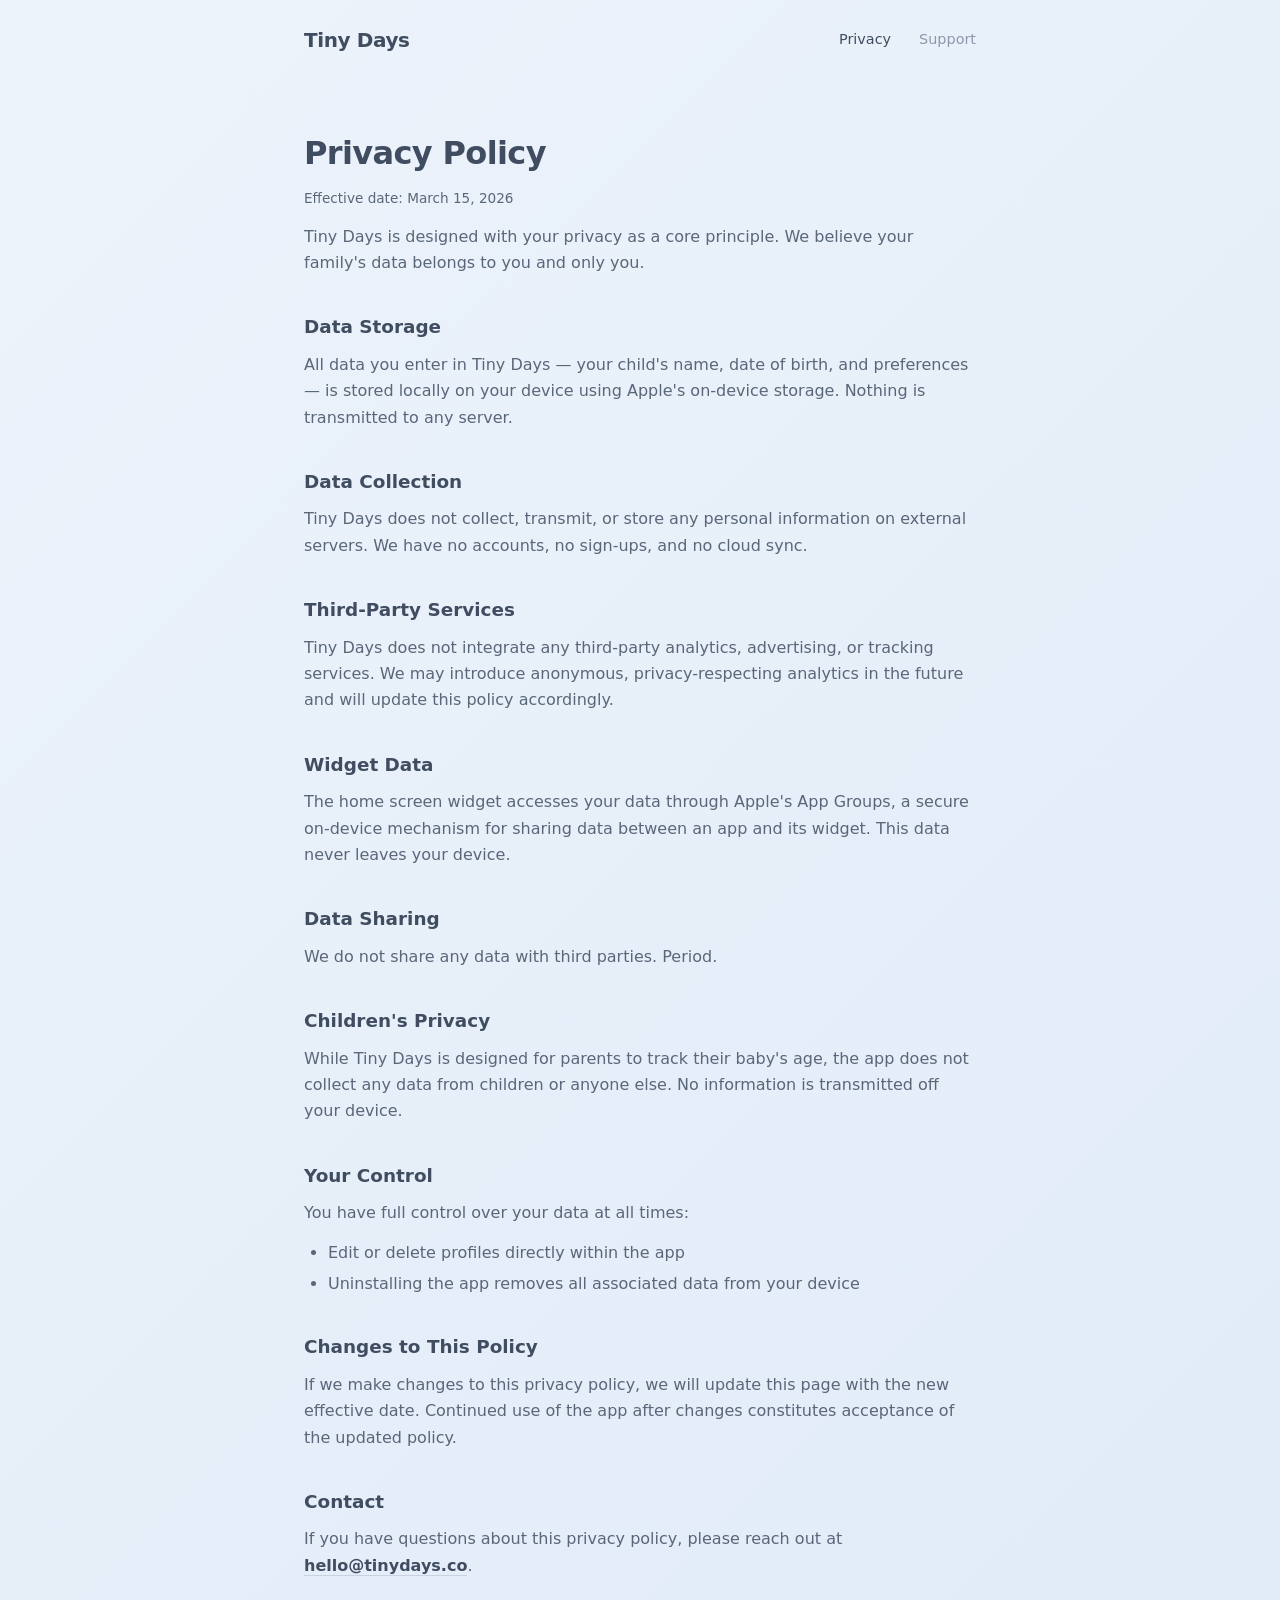
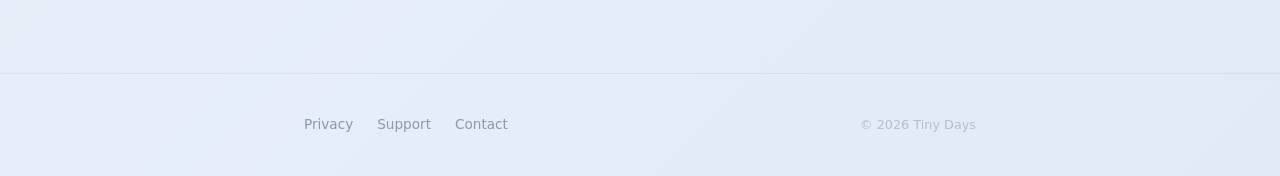
==== privacy/index.html @ 1a6c7c34 "Initial site: landing, privacy policy, and support pages Static marketing website for Tiny Days iOS " ====
<!DOCTYPE html>
<html lang="en">
<head>
  <meta charset="UTF-8">
  <meta name="viewport" content="width=device-width, initial-scale=1.0">
  <title>Privacy Policy — Tiny Days</title>
  <meta name="description" content="Tiny Days privacy policy. All data stays on your device. No accounts, no tracking, no data collection.">
  <link rel="stylesheet" href="/styles.css">
</head>
<body>

  <header class="site-header">
    <div class="container">
      <a href="/" class="site-logo">Tiny Days</a>
      <nav class="site-nav">
        <a href="/privacy" aria-current="page">Privacy</a>
        <a href="/support">Support</a>
      </nav>
    </div>
  </header>

  <main class="page-content">
    <div class="container">
      <h1>Privacy Policy</h1>
      <p class="page-meta">Effective date: March 15, 2026</p>

      <p>Tiny Days is designed with your privacy as a core principle. We believe your family's data belongs to you and only you.</p>

      <h2>Data Storage</h2>
      <p>All data you enter in Tiny Days — your child's name, date of birth, and preferences — is stored locally on your device using Apple's on-device storage. Nothing is transmitted to any server.</p>

      <h2>Data Collection</h2>
      <p>Tiny Days does not collect, transmit, or store any personal information on external servers. We have no accounts, no sign-ups, and no cloud sync.</p>

      <h2>Third-Party Services</h2>
      <p>Tiny Days does not integrate any third-party analytics, advertising, or tracking services. We may introduce anonymous, privacy-respecting analytics in the future and will update this policy accordingly.</p>

      <h2>Widget Data</h2>
      <p>The home screen widget accesses your data through Apple's App Groups, a secure on-device mechanism for sharing data between an app and its widget. This data never leaves your device.</p>

      <h2>Data Sharing</h2>
      <p>We do not share any data with third parties. Period.</p>

      <h2>Children's Privacy</h2>
      <p>While Tiny Days is designed for parents to track their baby's age, the app does not collect any data from children or anyone else. No information is transmitted off your device.</p>

      <h2>Your Control</h2>
      <p>You have full control over your data at all times:</p>
      <ul>
        <li>Edit or delete profiles directly within the app</li>
        <li>Uninstalling the app removes all associated data from your device</li>
      </ul>

      <h2>Changes to This Policy</h2>
      <p>If we make changes to this privacy policy, we will update this page with the new effective date. Continued use of the app after changes constitutes acceptance of the updated policy.</p>

      <h2>Contact</h2>
      <p>If you have questions about this privacy policy, please reach out at <a href="mailto:hello@tinydays.co">hello@tinydays.co</a>.</p>
    </div>
  </main>

  <footer class="site-footer">
    <div class="container">
      <div class="footer-links">
        <a href="/privacy">Privacy</a>
        <a href="/support">Support</a>
        <a href="mailto:hello@tinydays.co">Contact</a>
      </div>
      <span class="footer-copy">&copy; 2026 Tiny Days</span>
    </div>
  </footer>

</body>
</html>
---- styles.css ----
/* ── Reset & Base ─────────────────────────────────── */

*,
*::before,
*::after {
  margin: 0;
  padding: 0;
  box-sizing: border-box;
}

html {
  font-size: 16px;
  -webkit-text-size-adjust: 100%;
}

body {
  font-family: ui-rounded, "SF Pro Rounded", system-ui, -apple-system, BlinkMacSystemFont, sans-serif;
  color: rgb(64, 77, 97);
  background: linear-gradient(135deg, rgb(237, 243, 251), rgb(224, 235, 247));
  min-height: 100vh;
  line-height: 1.6;
  -webkit-font-smoothing: antialiased;
  -moz-osx-font-smoothing: grayscale;
}

a {
  color: inherit;
  text-decoration: none;
}

img {
  max-width: 100%;
  display: block;
}

/* ── Layout ──────────────────────────────────────── */

.container {
  max-width: 720px;
  margin: 0 auto;
  padding: 0 24px;
}

/* ── Header / Nav ────────────────────────────────── */

.site-header {
  padding: 24px 0;
}

.site-header .container {
  display: flex;
  align-items: center;
  justify-content: space-between;
}

.site-logo {
  font-size: 1.25rem;
  font-weight: 700;
  letter-spacing: -0.02em;
  color: rgb(64, 77, 97);
}

.site-nav {
  display: flex;
  gap: 28px;
}

.site-nav a {
  font-size: 0.9rem;
  font-weight: 500;
  color: rgb(140, 153, 171);
  transition: color 0.2s ease;
}

.site-nav a:hover,
.site-nav a[aria-current="page"] {
  color: rgb(64, 77, 97);
}

/* ── Hero ────────────────────────────────────────── */

.hero {
  text-align: center;
  padding: 80px 0 64px;
}

.hero-tagline {
  font-size: 0.85rem;
  font-weight: 600;
  text-transform: uppercase;
  letter-spacing: 0.12em;
  color: rgb(140, 153, 171);
  margin-bottom: 16px;
}

.hero h1 {
  font-size: 3rem;
  font-weight: 800;
  letter-spacing: -0.03em;
  line-height: 1.1;
  color: rgb(64, 77, 97);
  margin-bottom: 20px;
}

.hero-subtitle {
  font-size: 1.15rem;
  color: rgb(140, 153, 171);
  max-width: 480px;
  margin: 0 auto 40px;
  line-height: 1.55;
}

/* ── Widget Mockup ───────────────────────────────── */

.widget-mockup {
  display: inline-block;
  background: linear-gradient(135deg, rgb(237, 243, 251), rgb(224, 235, 247));
  border-radius: 26px;
  padding: 32px 48px;
  box-shadow:
    0 20px 60px rgba(64, 77, 97, 0.1),
    0 4px 12px rgba(64, 77, 97, 0.06);
  margin-bottom: 48px;
  position: relative;
}

.widget-mockup .widget-name {
  font-size: 0.85rem;
  font-weight: 600;
  color: rgb(141, 153, 171);
  letter-spacing: 0.02em;
  margin-bottom: 4px;
}

.widget-mockup .widget-age {
  font-size: 3.5rem;
  font-weight: 800;
  color: rgb(64, 77, 97);
  letter-spacing: -0.03em;
  line-height: 1;
}

.widget-mockup .widget-unit {
  font-size: 0.85rem;
  font-weight: 600;
  color: rgb(141, 153, 171);
  letter-spacing: 0.04em;
  text-transform: lowercase;
  margin-top: 2px;
}

/* ── App Store Badge ─────────────────────────────── */

.app-store-badge {
  display: inline-block;
  margin-top: 8px;
}

.app-store-badge img {
  height: 48px;
  width: auto;
}

.badge-placeholder {
  display: inline-block;
  padding: 12px 28px;
  background: rgb(64, 77, 97);
  color: #fff;
  border-radius: 12px;
  font-size: 0.9rem;
  font-weight: 600;
  letter-spacing: 0.01em;
  transition: opacity 0.2s ease;
}

.badge-placeholder:hover {
  opacity: 0.85;
}

/* ── Features ────────────────────────────────────── */

.features {
  padding: 48px 0 64px;
}

.features-grid {
  display: grid;
  grid-template-columns: 1fr 1fr;
  gap: 32px;
}

.feature-card {
  background: rgba(255, 255, 255, 0.55);
  border-radius: 20px;
  padding: 28px 24px;
  box-shadow: 0 2px 8px rgba(64, 77, 97, 0.04);
  transition: transform 0.2s ease, box-shadow 0.2s ease;
}

.feature-card:hover {
  transform: translateY(-2px);
  box-shadow: 0 8px 24px rgba(64, 77, 97, 0.08);
}

.feature-icon {
  font-size: 1.5rem;
  margin-bottom: 12px;
}

.feature-card h3 {
  font-size: 1rem;
  font-weight: 700;
  margin-bottom: 6px;
  color: rgb(64, 77, 97);
}

.feature-card p {
  font-size: 0.88rem;
  color: rgb(140, 153, 171);
  line-height: 1.5;
}

/* ── Page Content (Privacy / Support) ────────────── */

.page-content {
  padding: 48px 0 80px;
}

.page-content h1 {
  font-size: 2rem;
  font-weight: 800;
  letter-spacing: -0.02em;
  margin-bottom: 8px;
  color: rgb(64, 77, 97);
}

.page-meta {
  font-size: 0.85rem;
  color: rgb(140, 153, 171);
  margin-bottom: 40px;
}

.page-content h2 {
  font-size: 1.15rem;
  font-weight: 700;
  margin-top: 36px;
  margin-bottom: 10px;
  color: rgb(64, 77, 97);
}

.page-content p {
  margin-bottom: 14px;
  color: rgb(90, 103, 121);
  line-height: 1.65;
}

.page-content ul {
  margin-bottom: 14px;
  padding-left: 24px;
}

.page-content li {
  margin-bottom: 6px;
  color: rgb(90, 103, 121);
  line-height: 1.55;
}

.page-content a {
  color: rgb(64, 77, 97);
  font-weight: 600;
  border-bottom: 1.5px solid rgb(200, 210, 224);
  transition: border-color 0.2s ease;
}

.page-content a:hover {
  border-color: rgb(64, 77, 97);
}

/* ── FAQ ─────────────────────────────────────────── */

.faq-item {
  background: rgba(255, 255, 255, 0.55);
  border-radius: 16px;
  padding: 24px;
  margin-bottom: 16px;
  box-shadow: 0 2px 8px rgba(64, 77, 97, 0.04);
}

.faq-item h3 {
  font-size: 0.95rem;
  font-weight: 700;
  margin-bottom: 8px;
  color: rgb(64, 77, 97);
}

.faq-item p {
  font-size: 0.88rem;
  color: rgb(90, 103, 121);
  line-height: 1.55;
  margin-bottom: 0;
}

/* ── Contact Card ────────────────────────────────── */

.contact-card {
  background: rgba(255, 255, 255, 0.55);
  border-radius: 20px;
  padding: 32px;
  text-align: center;
  box-shadow: 0 2px 8px rgba(64, 77, 97, 0.04);
  margin-bottom: 40px;
}

.contact-card p {
  color: rgb(140, 153, 171);
  margin-bottom: 16px;
}

.contact-card .email-link {
  display: inline-block;
  padding: 12px 28px;
  background: rgb(64, 77, 97);
  color: #fff;
  border-radius: 12px;
  font-size: 0.9rem;
  font-weight: 600;
  border: none;
  transition: opacity 0.2s ease;
}

.contact-card .email-link:hover {
  opacity: 0.85;
  border: none;
}

/* ── Footer ──────────────────────────────────────── */

.site-footer {
  padding: 40px 0;
  border-top: 1px solid rgba(64, 77, 97, 0.08);
}

.site-footer .container {
  display: flex;
  align-items: center;
  justify-content: space-between;
}

.footer-links {
  display: flex;
  gap: 24px;
}

.footer-links a {
  font-size: 0.85rem;
  font-weight: 500;
  color: rgb(140, 153, 171);
  transition: color 0.2s ease;
}

.footer-links a:hover {
  color: rgb(64, 77, 97);
}

.footer-copy {
  font-size: 0.8rem;
  color: rgb(180, 190, 202);
}

/* ── Responsive ──────────────────────────────────── */

@media (max-width: 640px) {
  .hero {
    padding: 56px 0 48px;
  }

  .hero h1 {
    font-size: 2.25rem;
  }

  .hero-subtitle {
    font-size: 1.05rem;
  }

  .features-grid {
    grid-template-columns: 1fr;
    gap: 20px;
  }

  .widget-mockup {
    padding: 28px 40px;
    border-radius: 22px;
  }

  .widget-mockup .widget-age {
    font-size: 2.75rem;
  }

  .site-footer .container {
    flex-direction: column;
    gap: 16px;
    text-align: center;
  }

  .page-content h1 {
    font-size: 1.75rem;
  }
}
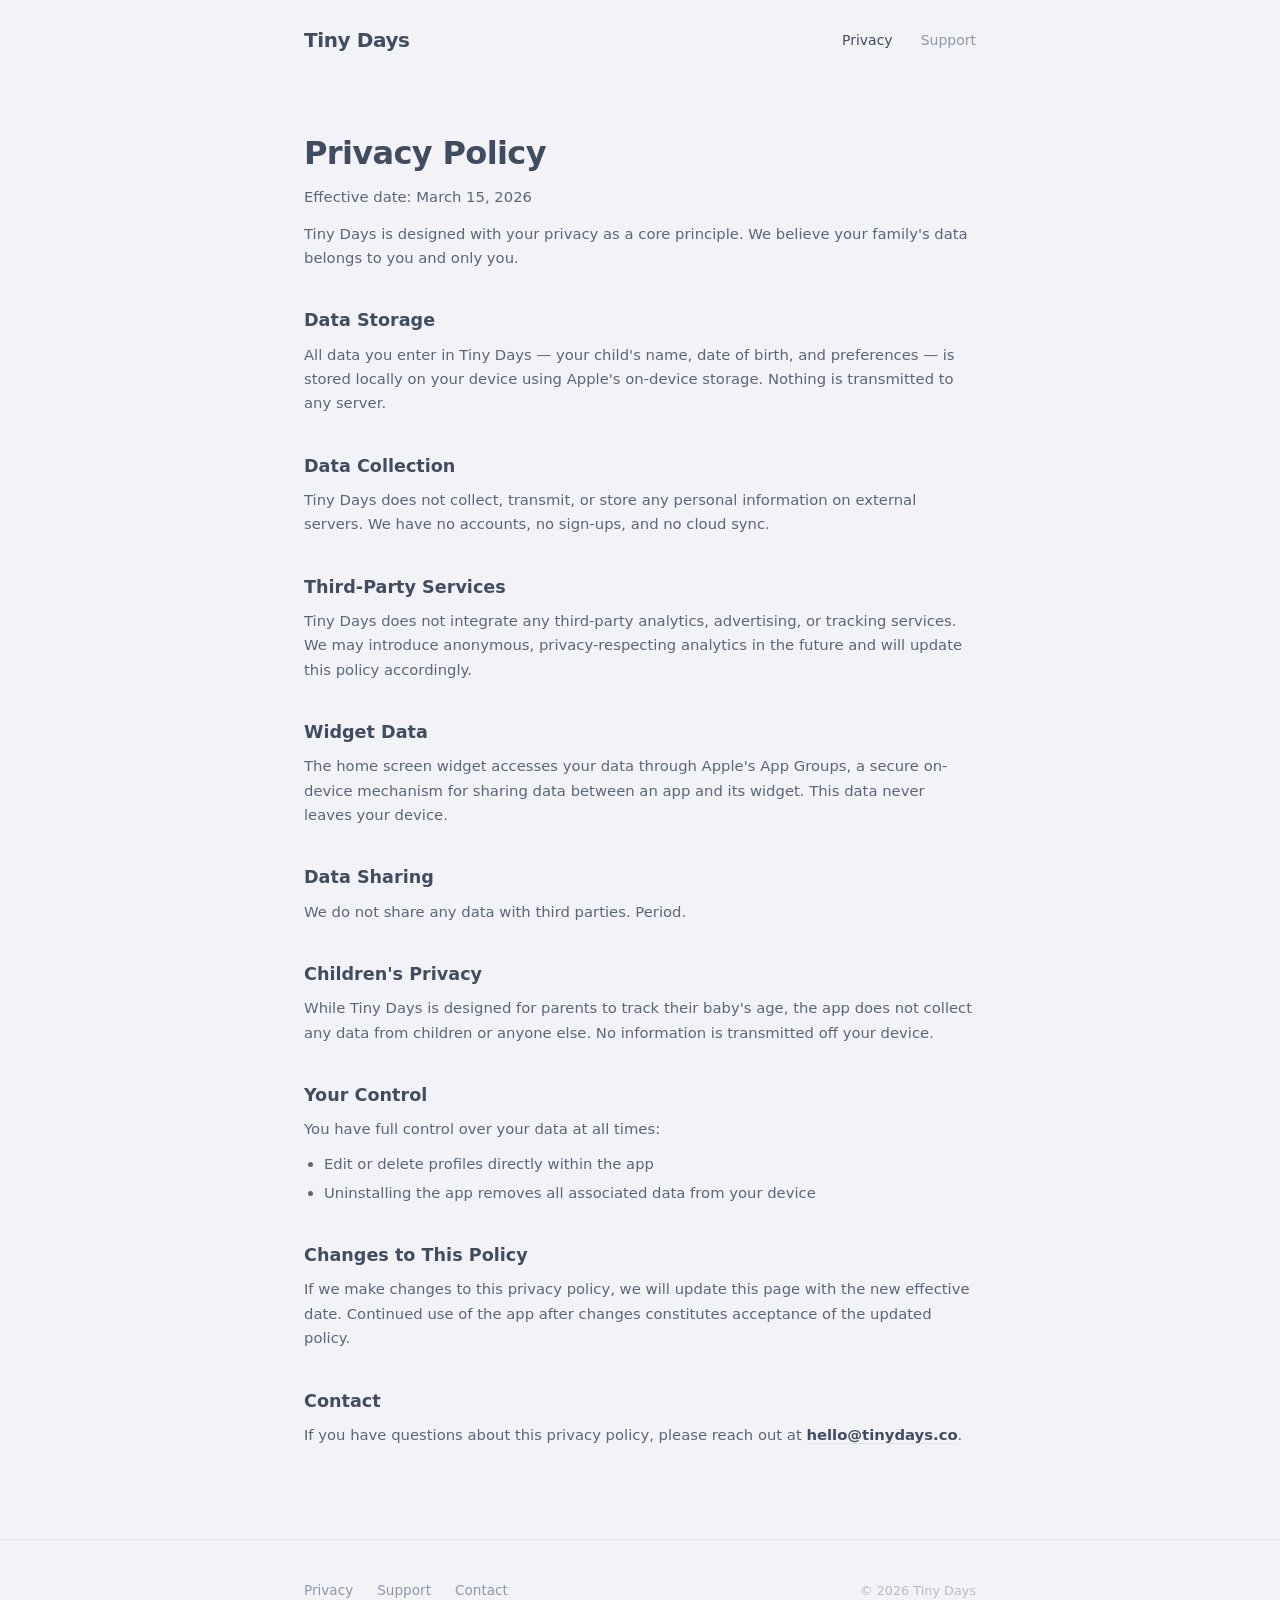
==== commit 52c1d853: "Mobile-first redesign with dark mode, accurate widget mockup, and content updates - Rewrite CSS as m" ====
--- a/privacy/index.html
+++ b/privacy/index.html
@@ -5,7 +5,7 @@
   <meta name="viewport" content="width=device-width, initial-scale=1.0">
   <title>Privacy Policy — Tiny Days</title>
   <meta name="description" content="Tiny Days privacy policy. All data stays on your device. No accounts, no tracking, no data collection.">
-  <link rel="stylesheet" href="/styles.css">
+  <link rel="stylesheet" href="/styles.css?v=4">
 </head>
 <body>
 
--- a/styles.css
+++ b/styles.css
@@ -8,6 +8,36 @@
   box-sizing: border-box;
 }
 
+:root {
+  --bg: rgb(242, 242, 247);
+  --text-primary: rgb(64, 77, 97);
+  --text-secondary: rgb(140, 153, 171);
+  --text-body: rgb(90, 103, 121);
+  --card-bg: rgba(255, 255, 255, 0.7);
+  --card-shadow: rgba(64, 77, 97, 0.04);
+  --border: rgba(64, 77, 97, 0.08);
+  --btn-bg: rgb(64, 77, 97);
+  --btn-text: #fff;
+  --widget-shadow-1: rgba(64, 77, 97, 0.15);
+  --widget-shadow-2: rgba(64, 77, 97, 0.08);
+}
+
+@media (prefers-color-scheme: dark) {
+  :root {
+    --bg: rgb(28, 28, 30);
+    --text-primary: rgb(229, 229, 234);
+    --text-secondary: rgb(142, 142, 147);
+    --text-body: rgb(174, 174, 178);
+    --card-bg: rgba(255, 255, 255, 0.06);
+    --card-shadow: rgba(0, 0, 0, 0.15);
+    --border: rgba(255, 255, 255, 0.08);
+    --btn-bg: rgb(229, 229, 234);
+    --btn-text: rgb(28, 28, 30);
+    --widget-shadow-1: rgba(0, 0, 0, 0);
+    --widget-shadow-2: rgba(0, 0, 0, 0);
+  }
+}
+
 html {
   font-size: 16px;
   -webkit-text-size-adjust: 100%;
@@ -15,8 +45,8 @@
 
 body {
   font-family: ui-rounded, "SF Pro Rounded", system-ui, -apple-system, BlinkMacSystemFont, sans-serif;
-  color: rgb(64, 77, 97);
-  background: linear-gradient(135deg, rgb(237, 243, 251), rgb(224, 235, 247));
+  color: var(--text-primary);
+  background: var(--bg);
   min-height: 100vh;
   line-height: 1.6;
   -webkit-font-smoothing: antialiased;
@@ -38,13 +68,13 @@
 .container {
   max-width: 720px;
   margin: 0 auto;
-  padding: 0 24px;
+  padding: 0 20px;
 }
 
 /* ── Header / Nav ────────────────────────────────── */
 
 .site-header {
-  padding: 24px 0;
+  padding: 20px 0;
 }
 
 .site-header .container {
@@ -54,248 +84,251 @@
 }
 
 .site-logo {
-  font-size: 1.25rem;
+  font-size: 1.125rem;
   font-weight: 700;
   letter-spacing: -0.02em;
-  color: rgb(64, 77, 97);
 }
 
 .site-nav {
   display: flex;
-  gap: 28px;
+  gap: 24px;
 }
 
 .site-nav a {
-  font-size: 0.9rem;
+  font-size: 0.875rem;
   font-weight: 500;
-  color: rgb(140, 153, 171);
+  color: var(--text-secondary);
   transition: color 0.2s ease;
 }
 
 .site-nav a:hover,
 .site-nav a[aria-current="page"] {
-  color: rgb(64, 77, 97);
+  color: var(--text-primary);
 }
 
 /* ── Hero ────────────────────────────────────────── */
 
 .hero {
   text-align: center;
-  padding: 80px 0 64px;
+  padding: 48px 0 40px;
 }
 
 .hero-tagline {
-  font-size: 0.85rem;
+  font-size: 0.8rem;
   font-weight: 600;
-  text-transform: uppercase;
-  letter-spacing: 0.12em;
-  color: rgb(140, 153, 171);
-  margin-bottom: 16px;
+  letter-spacing: 0.08em;
+  color: var(--text-secondary);
+  margin-bottom: 12px;
 }
 
 .hero h1 {
-  font-size: 3rem;
+  font-size: 2rem;
   font-weight: 800;
   letter-spacing: -0.03em;
-  line-height: 1.1;
-  color: rgb(64, 77, 97);
-  margin-bottom: 20px;
+  line-height: 1.15;
+  margin-bottom: 16px;
 }
 
 .hero-subtitle {
-  font-size: 1.15rem;
-  color: rgb(140, 153, 171);
+  font-size: 1rem;
+  color: var(--text-secondary);
   max-width: 480px;
-  margin: 0 auto 40px;
+  margin: 0 auto 36px;
   line-height: 1.55;
 }
 
-/* ── Widget Mockup ───────────────────────────────── */
+/* ── Widget Mockup (exact iOS systemSmall: 170×170pt) ── */
 
 .widget-mockup {
+  position: relative;
   display: inline-block;
+  width: 170px;
+  height: 170px;
   background: linear-gradient(135deg, rgb(237, 243, 251), rgb(224, 235, 247));
   border-radius: 26px;
-  padding: 32px 48px;
   box-shadow:
-    0 20px 60px rgba(64, 77, 97, 0.1),
-    0 4px 12px rgba(64, 77, 97, 0.06);
-  margin-bottom: 48px;
-  position: relative;
+    0 20px 60px var(--widget-shadow-1),
+    0 4px 12px var(--widget-shadow-2);
+  margin-bottom: 36px;
+  overflow: hidden;
+}
+
+@media (prefers-color-scheme: dark) {
+  .widget-mockup {
+    box-shadow: 0 0 30px rgba(255, 255, 255, 0.06);
+  }
 }
 
 .widget-mockup .widget-name {
-  font-size: 0.85rem;
-  font-weight: 600;
+  position: absolute;
+  top: 23px;
+  left: 24px;
+  right: 24px;
+  font-size: 15px;
+  font-weight: 500;
   color: rgb(141, 153, 171);
   letter-spacing: 0.02em;
-  margin-bottom: 4px;
+  line-height: 1;
+  text-align: center;
+}
+
+.widget-mockup .widget-center {
+  position: absolute;
+  top: 55px;
+  left: 50%;
+  transform: translateX(-50%);
+  display: flex;
+  flex-direction: column;
+  align-items: center;
 }
 
 .widget-mockup .widget-age {
-  font-size: 3.5rem;
-  font-weight: 800;
+  font-size: 44px;
+  font-weight: 700;
   color: rgb(64, 77, 97);
   letter-spacing: -0.03em;
   line-height: 1;
 }
 
 .widget-mockup .widget-unit {
-  font-size: 0.85rem;
-  font-weight: 600;
+  font-size: 15px;
+  font-weight: 500;
+  color: rgb(64, 77, 97);
+  line-height: 1;
+  margin-top: 2px;
+}
+
+.widget-mockup .widget-detail {
+  font-size: 12px;
+  font-weight: 500;
   color: rgb(141, 153, 171);
-  letter-spacing: 0.04em;
-  text-transform: lowercase;
-  margin-top: 2px;
+  line-height: 1;
+  margin-top: 8px;
 }
 
 /* ── App Store Badge ─────────────────────────────── */
 
 .app-store-badge {
   display: inline-block;
-  margin-top: 8px;
+  margin-bottom: 32px;
 }
 
 .app-store-badge img {
-  height: 48px;
+  height: 44px;
   width: auto;
 }
 
-.badge-placeholder {
-  display: inline-block;
-  padding: 12px 28px;
-  background: rgb(64, 77, 97);
-  color: #fff;
-  border-radius: 12px;
-  font-size: 0.9rem;
-  font-weight: 600;
-  letter-spacing: 0.01em;
-  transition: opacity 0.2s ease;
-}
-
-.badge-placeholder:hover {
-  opacity: 0.85;
-}
-
 /* ── Features ────────────────────────────────────── */
 
 .features {
-  padding: 48px 0 64px;
+  padding: 32px 0 48px;
 }
 
 .features-grid {
   display: grid;
-  grid-template-columns: 1fr 1fr;
-  gap: 32px;
+  grid-template-columns: 1fr;
+  gap: 16px;
 }
 
 .feature-card {
-  background: rgba(255, 255, 255, 0.55);
+  background: var(--card-bg);
   border-radius: 20px;
-  padding: 28px 24px;
-  box-shadow: 0 2px 8px rgba(64, 77, 97, 0.04);
-  transition: transform 0.2s ease, box-shadow 0.2s ease;
-}
-
-.feature-card:hover {
-  transform: translateY(-2px);
-  box-shadow: 0 8px 24px rgba(64, 77, 97, 0.08);
+  padding: 24px 20px;
+  box-shadow: 0 2px 8px var(--card-shadow);
 }
 
 .feature-icon {
   font-size: 1.5rem;
+  margin-bottom: 10px;
+}
+
+.feature-card h3 {
+  font-size: 0.95rem;
+  font-weight: 700;
+  margin-bottom: 4px;
+}
+
+.feature-card p {
+  font-size: 0.875rem;
+  color: var(--text-secondary);
+  line-height: 1.5;
+}
+
+/* ── Page Content (Privacy / Support) ────────────── */
+
+.page-content {
+  padding: 32px 0 64px;
+}
+
+.page-content h1 {
+  font-size: 1.75rem;
+  font-weight: 800;
+  letter-spacing: -0.02em;
+  margin-bottom: 6px;
+}
+
+.page-meta {
+  font-size: 0.85rem;
+  color: var(--text-secondary);
+  margin-bottom: 32px;
+}
+
+.page-content h2 {
+  font-size: 1.1rem;
+  font-weight: 700;
+  margin-top: 32px;
+  margin-bottom: 8px;
+}
+
+.page-content p {
   margin-bottom: 12px;
-}
-
-.feature-card h3 {
-  font-size: 1rem;
+  color: var(--text-body);
+  line-height: 1.65;
+  font-size: 0.925rem;
+}
+
+.page-content ul {
+  margin-bottom: 12px;
+  padding-left: 20px;
+}
+
+.page-content li {
+  margin-bottom: 6px;
+  color: var(--text-body);
+  line-height: 1.55;
+  font-size: 0.925rem;
+}
+
+.page-content a {
+  color: var(--text-primary);
+  font-weight: 600;
+  border-bottom: 1.5px solid var(--border);
+  transition: border-color 0.2s ease;
+}
+
+.page-content a:hover {
+  border-color: var(--text-primary);
+}
+
+/* ── FAQ ─────────────────────────────────────────── */
+
+.faq-item {
+  background: var(--card-bg);
+  border-radius: 16px;
+  padding: 20px;
+  margin-bottom: 12px;
+  box-shadow: 0 2px 8px var(--card-shadow);
+}
+
+.faq-item h3 {
+  font-size: 0.925rem;
   font-weight: 700;
   margin-bottom: 6px;
-  color: rgb(64, 77, 97);
-}
-
-.feature-card p {
-  font-size: 0.88rem;
-  color: rgb(140, 153, 171);
-  line-height: 1.5;
-}
-
-/* ── Page Content (Privacy / Support) ────────────── */
-
-.page-content {
-  padding: 48px 0 80px;
-}
-
-.page-content h1 {
-  font-size: 2rem;
-  font-weight: 800;
-  letter-spacing: -0.02em;
-  margin-bottom: 8px;
-  color: rgb(64, 77, 97);
-}
-
-.page-meta {
-  font-size: 0.85rem;
-  color: rgb(140, 153, 171);
-  margin-bottom: 40px;
-}
-
-.page-content h2 {
-  font-size: 1.15rem;
-  font-weight: 700;
-  margin-top: 36px;
-  margin-bottom: 10px;
-  color: rgb(64, 77, 97);
-}
-
-.page-content p {
-  margin-bottom: 14px;
-  color: rgb(90, 103, 121);
-  line-height: 1.65;
-}
-
-.page-content ul {
-  margin-bottom: 14px;
-  padding-left: 24px;
-}
-
-.page-content li {
-  margin-bottom: 6px;
-  color: rgb(90, 103, 121);
-  line-height: 1.55;
-}
-
-.page-content a {
-  color: rgb(64, 77, 97);
-  font-weight: 600;
-  border-bottom: 1.5px solid rgb(200, 210, 224);
-  transition: border-color 0.2s ease;
-}
-
-.page-content a:hover {
-  border-color: rgb(64, 77, 97);
-}
-
-/* ── FAQ ─────────────────────────────────────────── */
-
-.faq-item {
-  background: rgba(255, 255, 255, 0.55);
-  border-radius: 16px;
-  padding: 24px;
-  margin-bottom: 16px;
-  box-shadow: 0 2px 8px rgba(64, 77, 97, 0.04);
-}
-
-.faq-item h3 {
-  font-size: 0.95rem;
-  font-weight: 700;
-  margin-bottom: 8px;
-  color: rgb(64, 77, 97);
 }
 
 .faq-item p {
-  font-size: 0.88rem;
-  color: rgb(90, 103, 121);
+  font-size: 0.875rem;
+  color: var(--text-body);
   line-height: 1.55;
   margin-bottom: 0;
 }
@@ -303,24 +336,24 @@
 /* ── Contact Card ────────────────────────────────── */
 
 .contact-card {
-  background: rgba(255, 255, 255, 0.55);
+  background: var(--card-bg);
   border-radius: 20px;
-  padding: 32px;
+  padding: 28px 20px;
   text-align: center;
-  box-shadow: 0 2px 8px rgba(64, 77, 97, 0.04);
-  margin-bottom: 40px;
+  box-shadow: 0 2px 8px var(--card-shadow);
+  margin-bottom: 32px;
 }
 
 .contact-card p {
-  color: rgb(140, 153, 171);
+  color: var(--text-secondary);
   margin-bottom: 16px;
 }
 
 .contact-card .email-link {
   display: inline-block;
-  padding: 12px 28px;
-  background: rgb(64, 77, 97);
-  color: #fff;
+  padding: 12px 24px;
+  background: var(--btn-bg);
+  color: var(--btn-text);
   border-radius: 12px;
   font-size: 0.9rem;
   font-weight: 600;
@@ -336,14 +369,16 @@
 /* ── Footer ──────────────────────────────────────── */
 
 .site-footer {
-  padding: 40px 0;
-  border-top: 1px solid rgba(64, 77, 97, 0.08);
+  padding: 32px 0;
+  border-top: 1px solid var(--border);
 }
 
 .site-footer .container {
   display: flex;
+  flex-direction: column;
   align-items: center;
-  justify-content: space-between;
+  gap: 12px;
+  text-align: center;
 }
 
 .footer-links {
@@ -354,55 +389,96 @@
 .footer-links a {
   font-size: 0.85rem;
   font-weight: 500;
-  color: rgb(140, 153, 171);
+  color: var(--text-secondary);
   transition: color 0.2s ease;
 }
 
 .footer-links a:hover {
-  color: rgb(64, 77, 97);
+  color: var(--text-primary);
 }
 
 .footer-copy {
   font-size: 0.8rem;
-  color: rgb(180, 190, 202);
-}
-
-/* ── Responsive ──────────────────────────────────── */
-
-@media (max-width: 640px) {
+  color: var(--text-secondary);
+  opacity: 0.6;
+}
+
+/* ── Desktop (scale up from mobile base) ─────────── */
+
+@media (min-width: 640px) {
+  .container {
+    padding: 0 24px;
+  }
+
+  .site-header {
+    padding: 24px 0;
+  }
+
+  .site-logo {
+    font-size: 1.25rem;
+  }
+
+  .site-nav {
+    gap: 28px;
+  }
+
   .hero {
-    padding: 56px 0 48px;
+    padding: 80px 0 64px;
   }
 
   .hero h1 {
-    font-size: 2.25rem;
+    font-size: 3rem;
   }
 
   .hero-subtitle {
-    font-size: 1.05rem;
+    font-size: 1.15rem;
+    margin-bottom: 40px;
+  }
+
+  .widget-mockup {
+    margin-bottom: 48px;
+  }
+
+  .features {
+    padding: 48px 0 64px;
   }
 
   .features-grid {
-    grid-template-columns: 1fr;
-    gap: 20px;
-  }
-
-  .widget-mockup {
-    padding: 28px 40px;
-    border-radius: 22px;
-  }
-
-  .widget-mockup .widget-age {
-    font-size: 2.75rem;
+    grid-template-columns: 1fr 1fr;
+    gap: 24px;
+  }
+
+  .feature-card {
+    padding: 28px 24px;
+  }
+
+  .page-content {
+    padding: 48px 0 80px;
+  }
+
+  .page-content h1 {
+    font-size: 2rem;
+  }
+
+  .page-content h2 {
+    margin-top: 36px;
+  }
+
+  .contact-card {
+    padding: 32px;
+  }
+
+  .faq-item {
+    padding: 24px;
+  }
+
+  .site-footer {
+    padding: 40px 0;
   }
 
   .site-footer .container {
-    flex-direction: column;
-    gap: 16px;
-    text-align: center;
-  }
-
-  .page-content h1 {
-    font-size: 1.75rem;
-  }
-}
+    flex-direction: row;
+    justify-content: space-between;
+    text-align: left;
+  }
+}
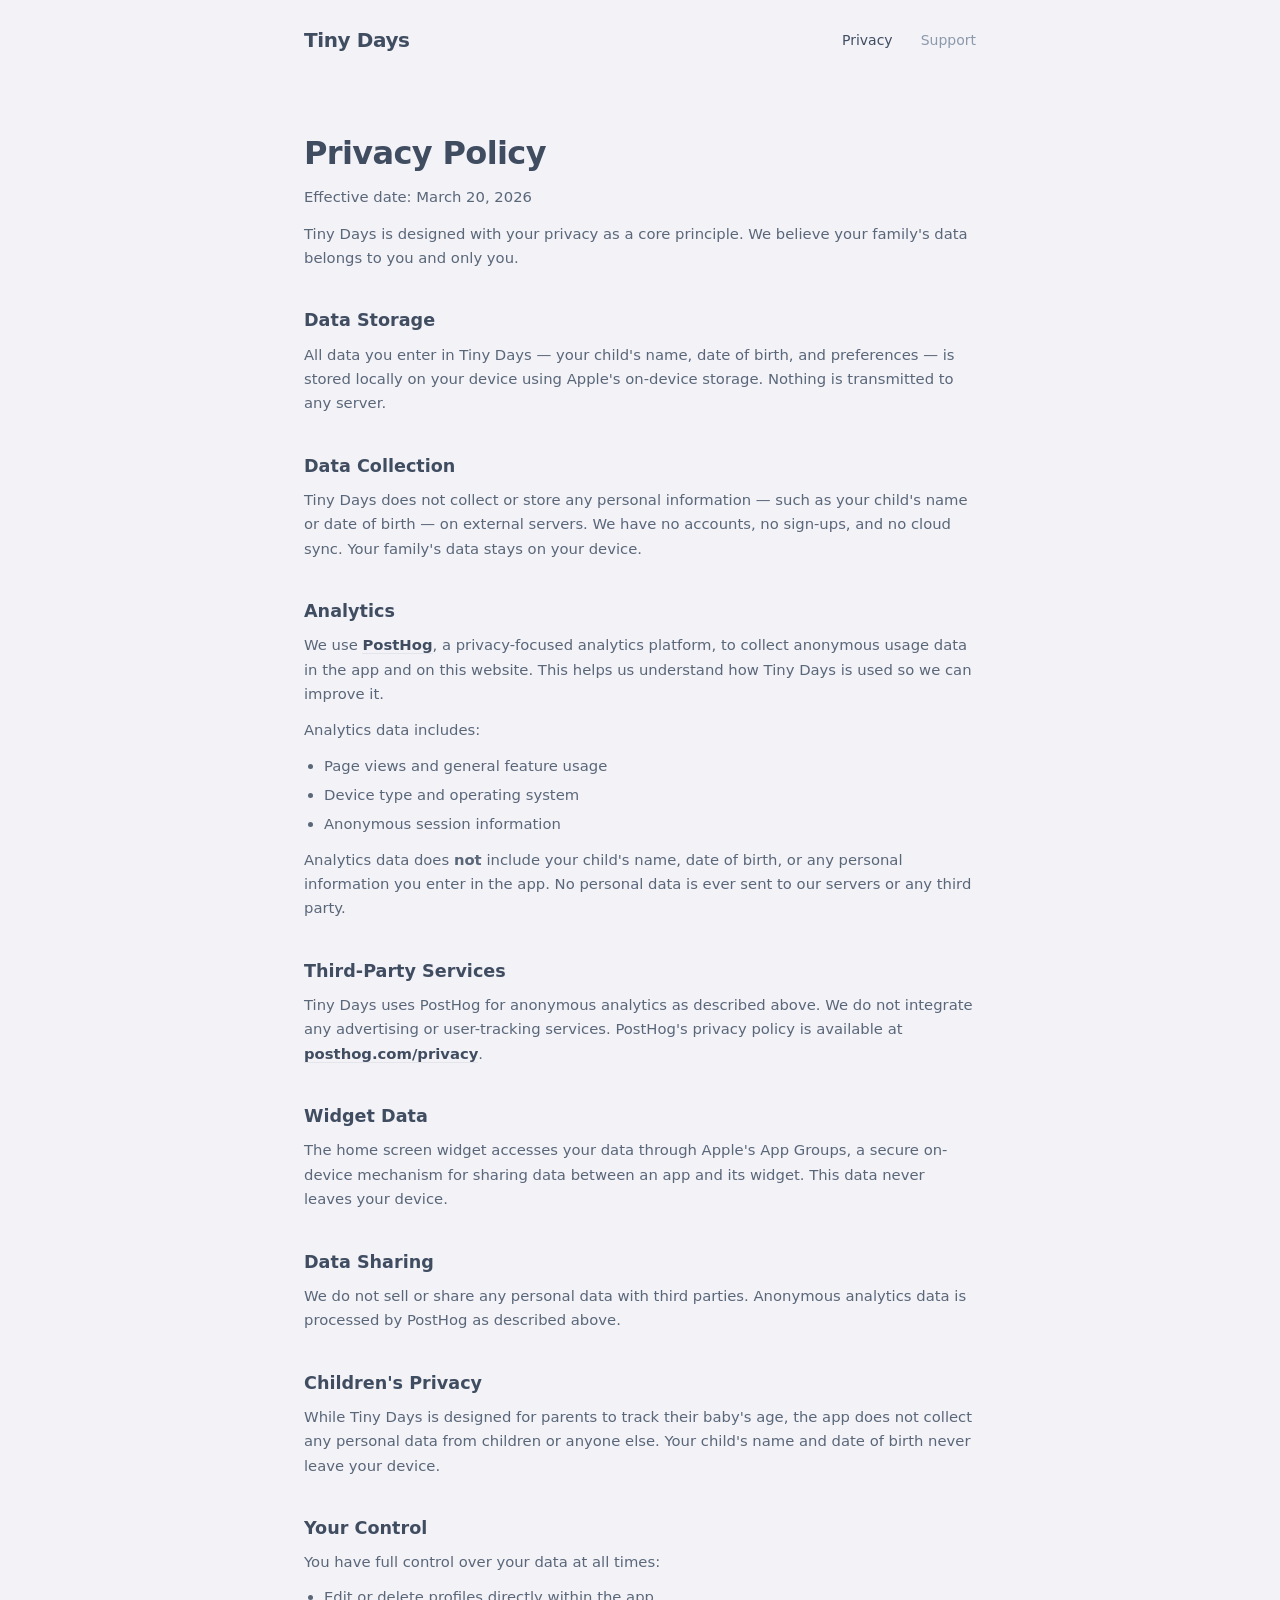
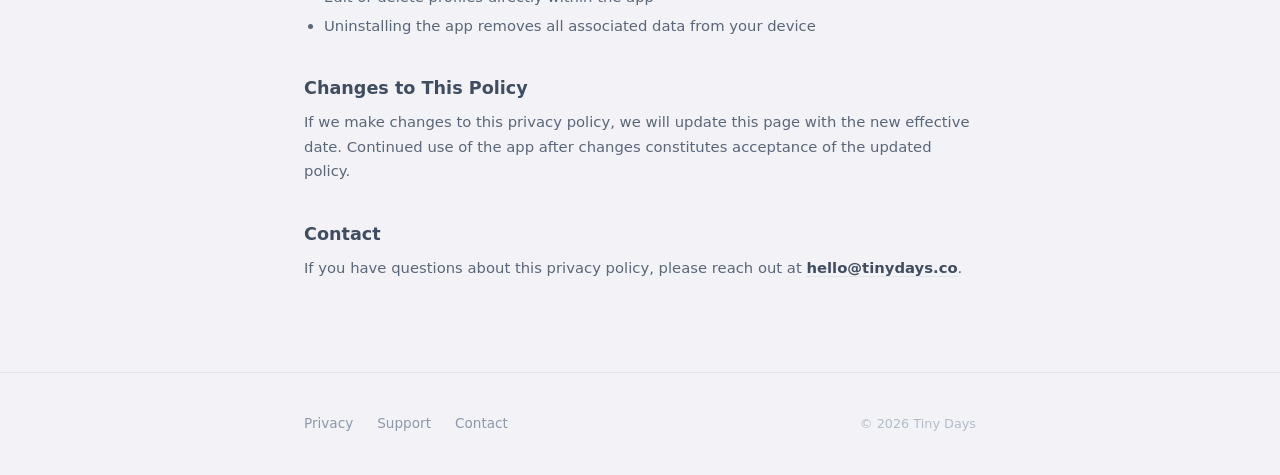
==== commit cb8d6041: "Add PostHog analytics and update privacy policy Co-Authored-By: Claude Opus 4.6 (1M context) <norepl" ====
--- a/privacy/index.html
+++ b/privacy/index.html
@@ -6,6 +6,13 @@
   <title>Privacy Policy — Tiny Days</title>
   <meta name="description" content="Tiny Days privacy policy. All data stays on your device. No accounts, no tracking, no data collection.">
   <link rel="stylesheet" href="/styles.css?v=4">
+  <script>
+    !function(t,e){var o,n,p,r;e.__SV||(window.posthog=e,e._i=[],e.init=function(i,s,a){function g(t,e){var o=e.split(".");2==o.length&&(t=t[o[0]],e=o[1]),t[e]=function(){t.push([e].concat(Array.prototype.slice.call(arguments,0)))}}(p=t.createElement("script")).type="text/javascript",p.async=!0,p.src=s.api_host.replace(".i.posthog.com","-assets.i.posthog.com")+"/static/array.js",(r=t.getElementsByTagName("script")[0]).parentNode.insertBefore(p,r);var u=e;for(void 0!==a?u=e[a]=[]:a="posthog",u.people=u.people||[],u.toString=function(t){var e="posthog";return"posthog"!==a&&(e+="."+a),t||(e+=" (stub)"),e},u.people.toString=function(){return u.toString(1)+".people (stub)"},o="init capture register register_once register_for_session unregister unregister_for_session getFeatureFlag getFeatureFlagPayload isFeatureEnabled reloadFeatureFlags updateEarlyAccessFeatureEnrollment getEarlyAccessFeatures on onFeatureFlags onSurvey onSessionId getSurveys getActiveMatchingSurveys renderSurvey canRenderSurvey identify setPersonProperties group resetGroups setPersonPropertiesForFlags resetPersonPropertiesForFlags setGroupPropertiesForFlags resetGroupPropertiesForFlags reset get_distinct_id getGroups get_session_id get_session_replay_url alias set_config startSessionRecording stopSessionRecording sessionRecordingStarted captureException loadToolbar get_property getSessionProperty createPersonProfile opt_in_capturing opt_out_capturing has_opted_in_capturing has_opted_out_capturing clear_opt_in_out_capturing debug getPageviewId".split(" "),n=0;n<o.length;n++)g(u,o[n]);e._i.push([i,s,a])},e.__SV=1)}(document,window.posthog||[]);
+    posthog.init('phc_fr451cEe4QX8ankBCcIts2SUYBSBMG9arh6HdEPd3yT', {
+      api_host: 'https://us.i.posthog.com',
+      person_profiles: 'anonymous'
+    });
+  </script>
 </head>
 <body>
 
@@ -22,7 +29,7 @@
   <main class="page-content">
     <div class="container">
       <h1>Privacy Policy</h1>
-      <p class="page-meta">Effective date: March 15, 2026</p>
+      <p class="page-meta">Effective date: March 20, 2026</p>
 
       <p>Tiny Days is designed with your privacy as a core principle. We believe your family's data belongs to you and only you.</p>
 
@@ -30,19 +37,29 @@
       <p>All data you enter in Tiny Days — your child's name, date of birth, and preferences — is stored locally on your device using Apple's on-device storage. Nothing is transmitted to any server.</p>
 
       <h2>Data Collection</h2>
-      <p>Tiny Days does not collect, transmit, or store any personal information on external servers. We have no accounts, no sign-ups, and no cloud sync.</p>
+      <p>Tiny Days does not collect or store any personal information — such as your child's name or date of birth — on external servers. We have no accounts, no sign-ups, and no cloud sync. Your family's data stays on your device.</p>
+
+      <h2>Analytics</h2>
+      <p>We use <a href="https://posthog.com" target="_blank" rel="noopener">PostHog</a>, a privacy-focused analytics platform, to collect anonymous usage data in the app and on this website. This helps us understand how Tiny Days is used so we can improve it.</p>
+      <p>Analytics data includes:</p>
+      <ul>
+        <li>Page views and general feature usage</li>
+        <li>Device type and operating system</li>
+        <li>Anonymous session information</li>
+      </ul>
+      <p>Analytics data does <strong>not</strong> include your child's name, date of birth, or any personal information you enter in the app. No personal data is ever sent to our servers or any third party.</p>
 
       <h2>Third-Party Services</h2>
-      <p>Tiny Days does not integrate any third-party analytics, advertising, or tracking services. We may introduce anonymous, privacy-respecting analytics in the future and will update this policy accordingly.</p>
+      <p>Tiny Days uses PostHog for anonymous analytics as described above. We do not integrate any advertising or user-tracking services. PostHog's privacy policy is available at <a href="https://posthog.com/privacy" target="_blank" rel="noopener">posthog.com/privacy</a>.</p>
 
       <h2>Widget Data</h2>
       <p>The home screen widget accesses your data through Apple's App Groups, a secure on-device mechanism for sharing data between an app and its widget. This data never leaves your device.</p>
 
       <h2>Data Sharing</h2>
-      <p>We do not share any data with third parties. Period.</p>
+      <p>We do not sell or share any personal data with third parties. Anonymous analytics data is processed by PostHog as described above.</p>
 
       <h2>Children's Privacy</h2>
-      <p>While Tiny Days is designed for parents to track their baby's age, the app does not collect any data from children or anyone else. No information is transmitted off your device.</p>
+      <p>While Tiny Days is designed for parents to track their baby's age, the app does not collect any personal data from children or anyone else. Your child's name and date of birth never leave your device.</p>
 
       <h2>Your Control</h2>
       <p>You have full control over your data at all times:</p>
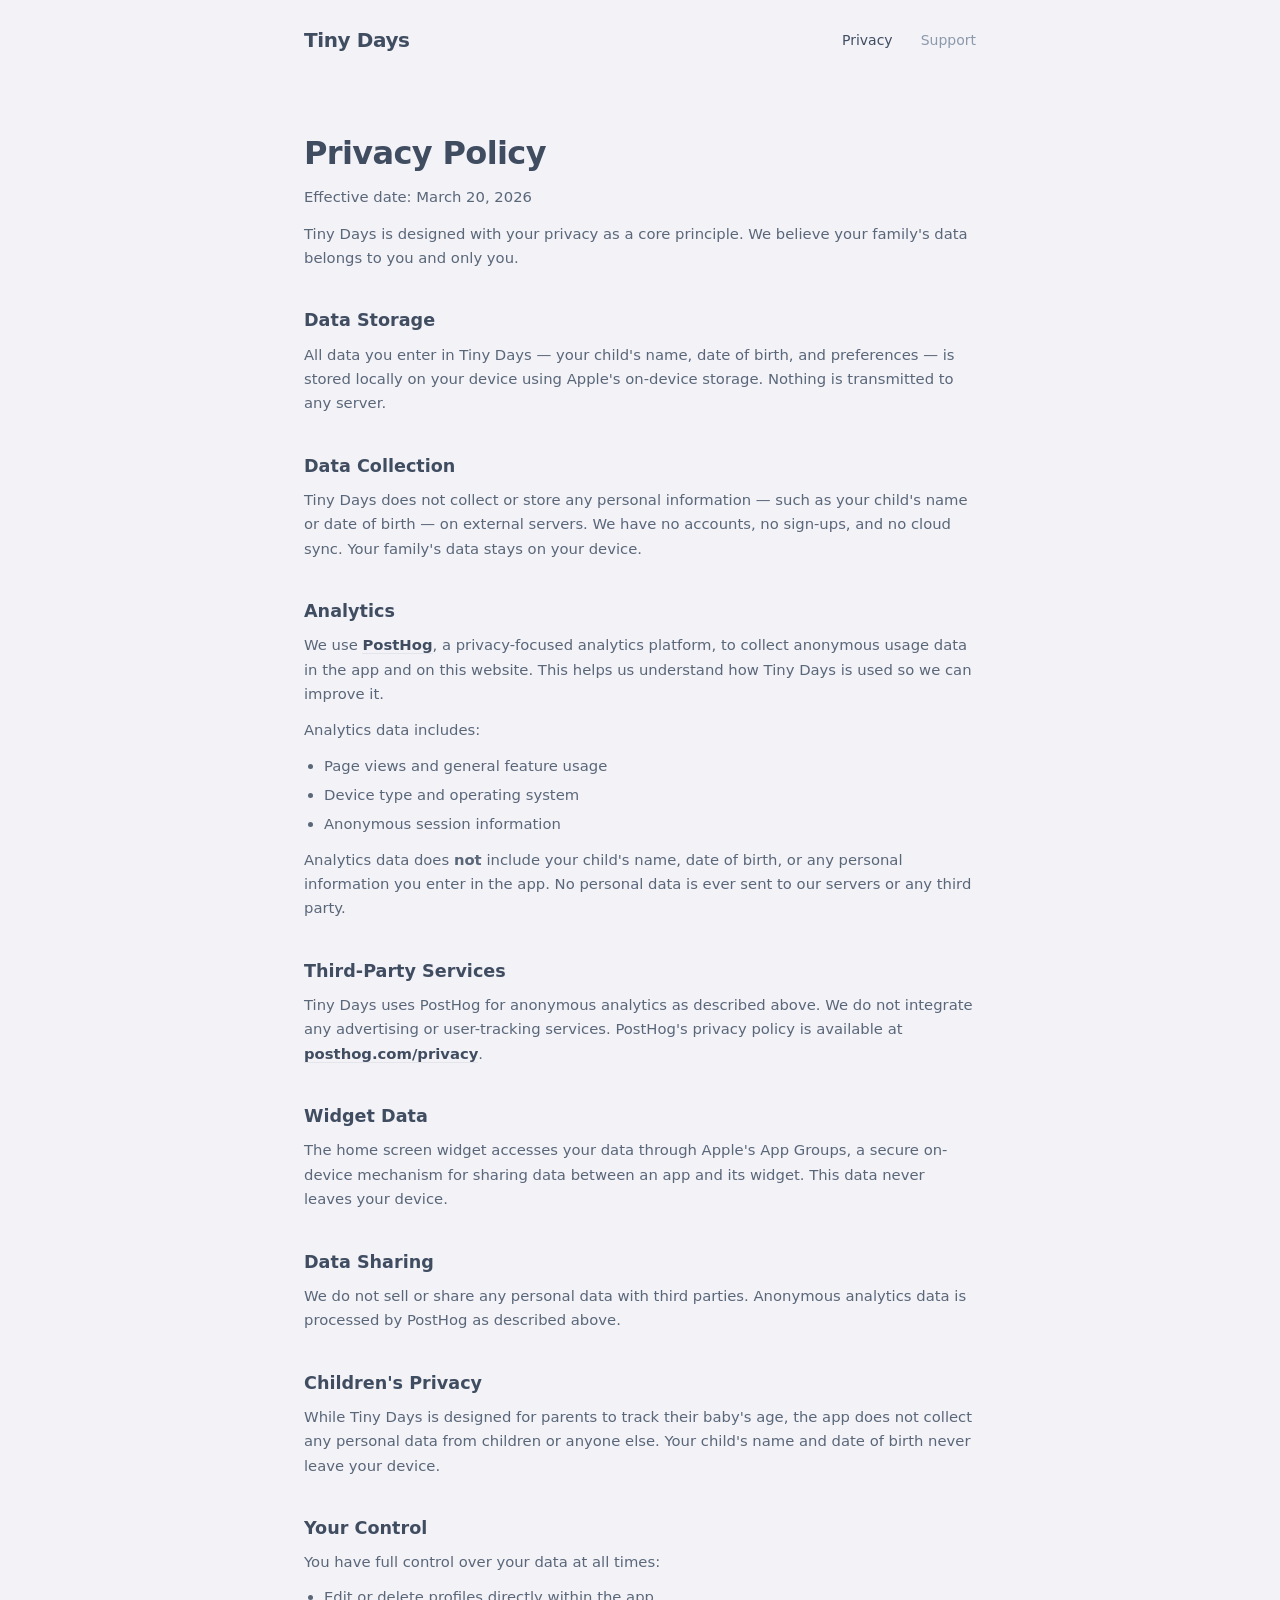
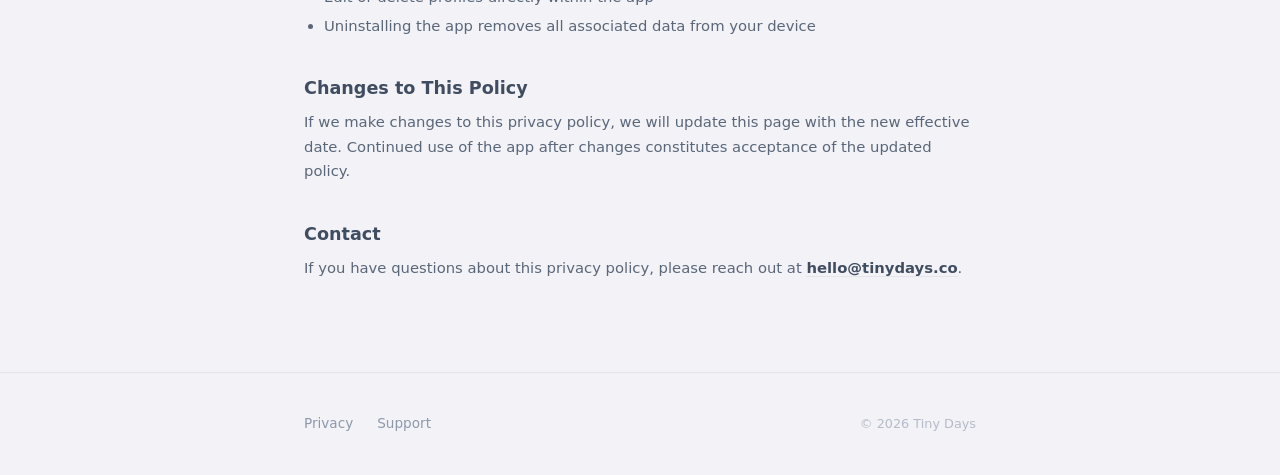
==== commit 21023d25: "Add favicon and remove contact link from footer Co-Authored-By: Claude Opus 4.6 (1M context) <norepl" ====
--- a/privacy/index.html
+++ b/privacy/index.html
@@ -5,6 +5,11 @@
   <meta name="viewport" content="width=device-width, initial-scale=1.0">
   <title>Privacy Policy — Tiny Days</title>
   <meta name="description" content="Tiny Days privacy policy. All data stays on your device. No accounts, no tracking, no data collection.">
+  <link rel="icon" type="image/x-icon" href="/favicon.ico">
+  <link rel="icon" type="image/png" sizes="32x32" href="/favicon-32x32.png">
+  <link rel="icon" type="image/png" sizes="16x16" href="/favicon-16x16.png">
+  <link rel="apple-touch-icon" sizes="180x180" href="/apple-touch-icon.png">
+  <link rel="manifest" href="/site.webmanifest">
   <link rel="stylesheet" href="/styles.css?v=4">
   <script>
     !function(t,e){var o,n,p,r;e.__SV||(window.posthog=e,e._i=[],e.init=function(i,s,a){function g(t,e){var o=e.split(".");2==o.length&&(t=t[o[0]],e=o[1]),t[e]=function(){t.push([e].concat(Array.prototype.slice.call(arguments,0)))}}(p=t.createElement("script")).type="text/javascript",p.async=!0,p.src=s.api_host.replace(".i.posthog.com","-assets.i.posthog.com")+"/static/array.js",(r=t.getElementsByTagName("script")[0]).parentNode.insertBefore(p,r);var u=e;for(void 0!==a?u=e[a]=[]:a="posthog",u.people=u.people||[],u.toString=function(t){var e="posthog";return"posthog"!==a&&(e+="."+a),t||(e+=" (stub)"),e},u.people.toString=function(){return u.toString(1)+".people (stub)"},o="init capture register register_once register_for_session unregister unregister_for_session getFeatureFlag getFeatureFlagPayload isFeatureEnabled reloadFeatureFlags updateEarlyAccessFeatureEnrollment getEarlyAccessFeatures on onFeatureFlags onSurvey onSessionId getSurveys getActiveMatchingSurveys renderSurvey canRenderSurvey identify setPersonProperties group resetGroups setPersonPropertiesForFlags resetPersonPropertiesForFlags setGroupPropertiesForFlags resetGroupPropertiesForFlags reset get_distinct_id getGroups get_session_id get_session_replay_url alias set_config startSessionRecording stopSessionRecording sessionRecordingStarted captureException loadToolbar get_property getSessionProperty createPersonProfile opt_in_capturing opt_out_capturing has_opted_in_capturing has_opted_out_capturing clear_opt_in_out_capturing debug getPageviewId".split(" "),n=0;n<o.length;n++)g(u,o[n]);e._i.push([i,s,a])},e.__SV=1)}(document,window.posthog||[]);
@@ -81,7 +86,6 @@
       <div class="footer-links">
         <a href="/privacy">Privacy</a>
         <a href="/support">Support</a>
-        <a href="mailto:hello@tinydays.co">Contact</a>
       </div>
       <span class="footer-copy">&copy; 2026 Tiny Days</span>
     </div>
